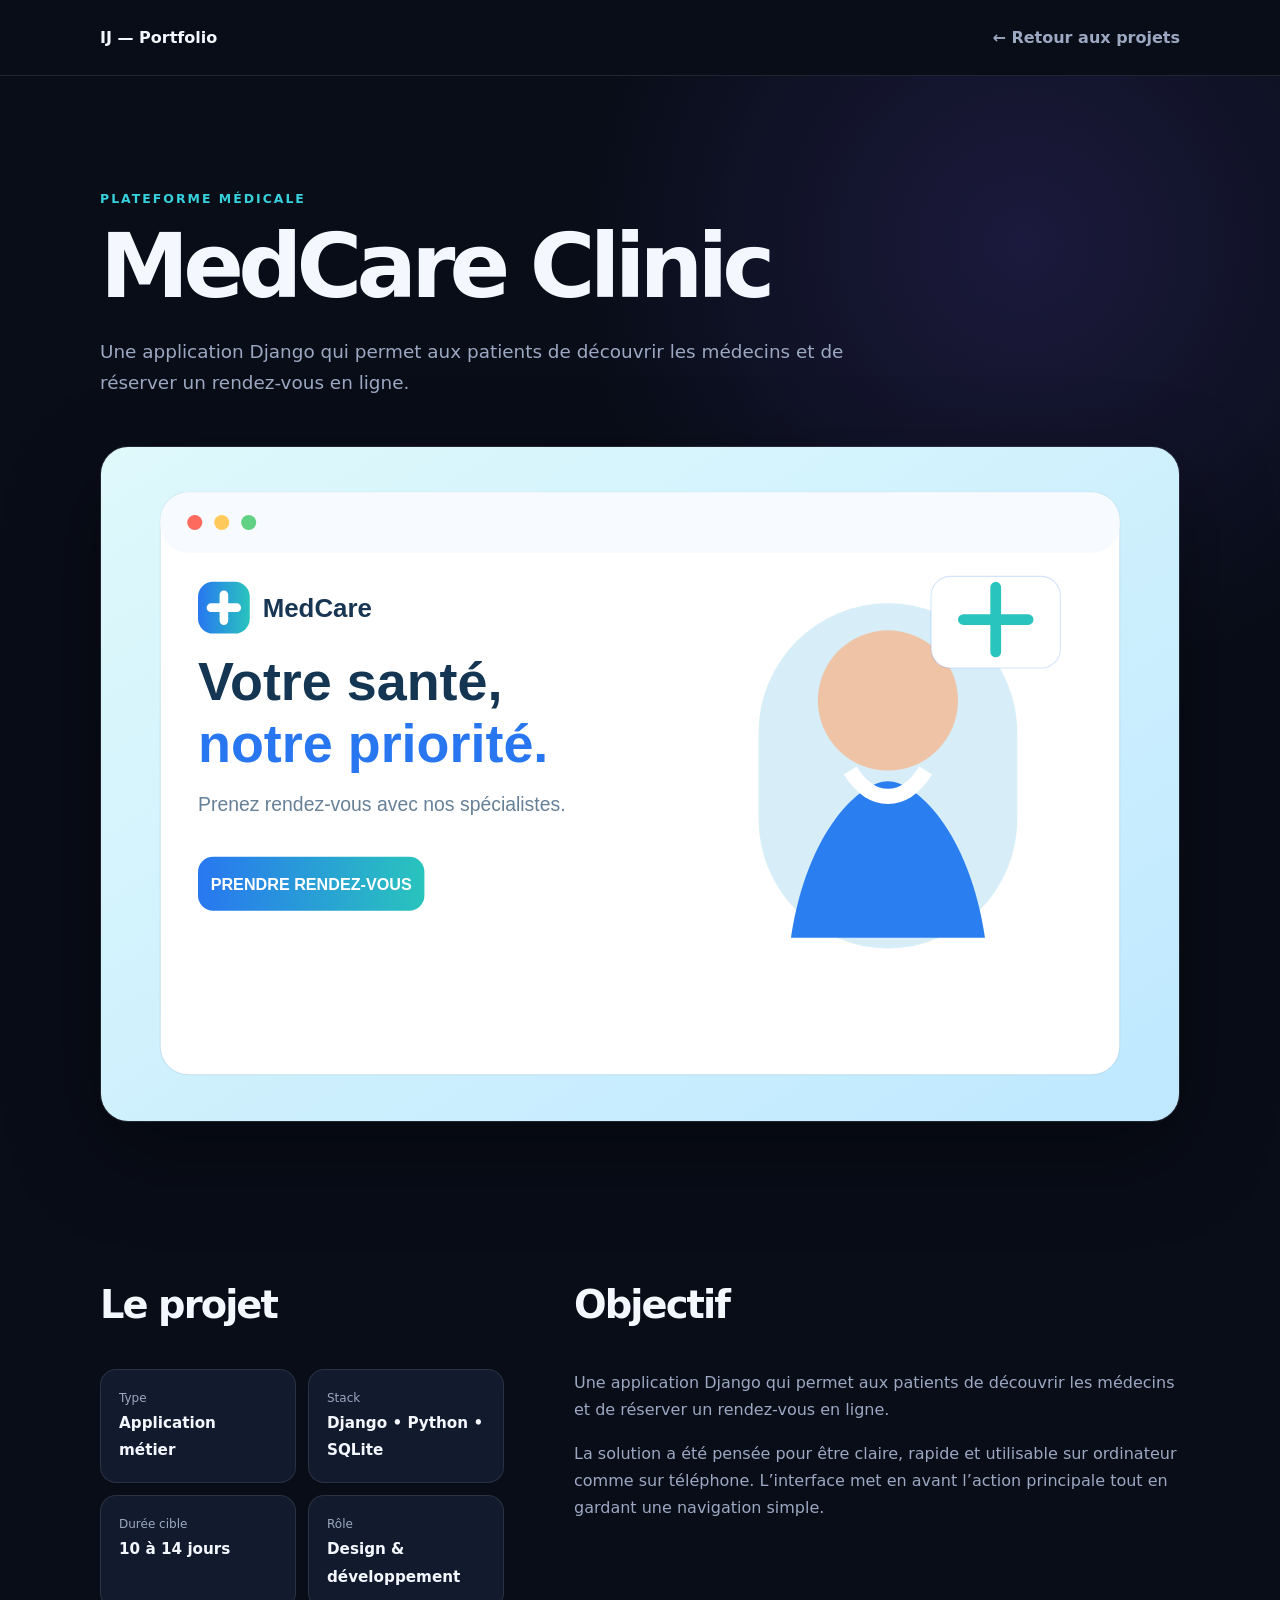
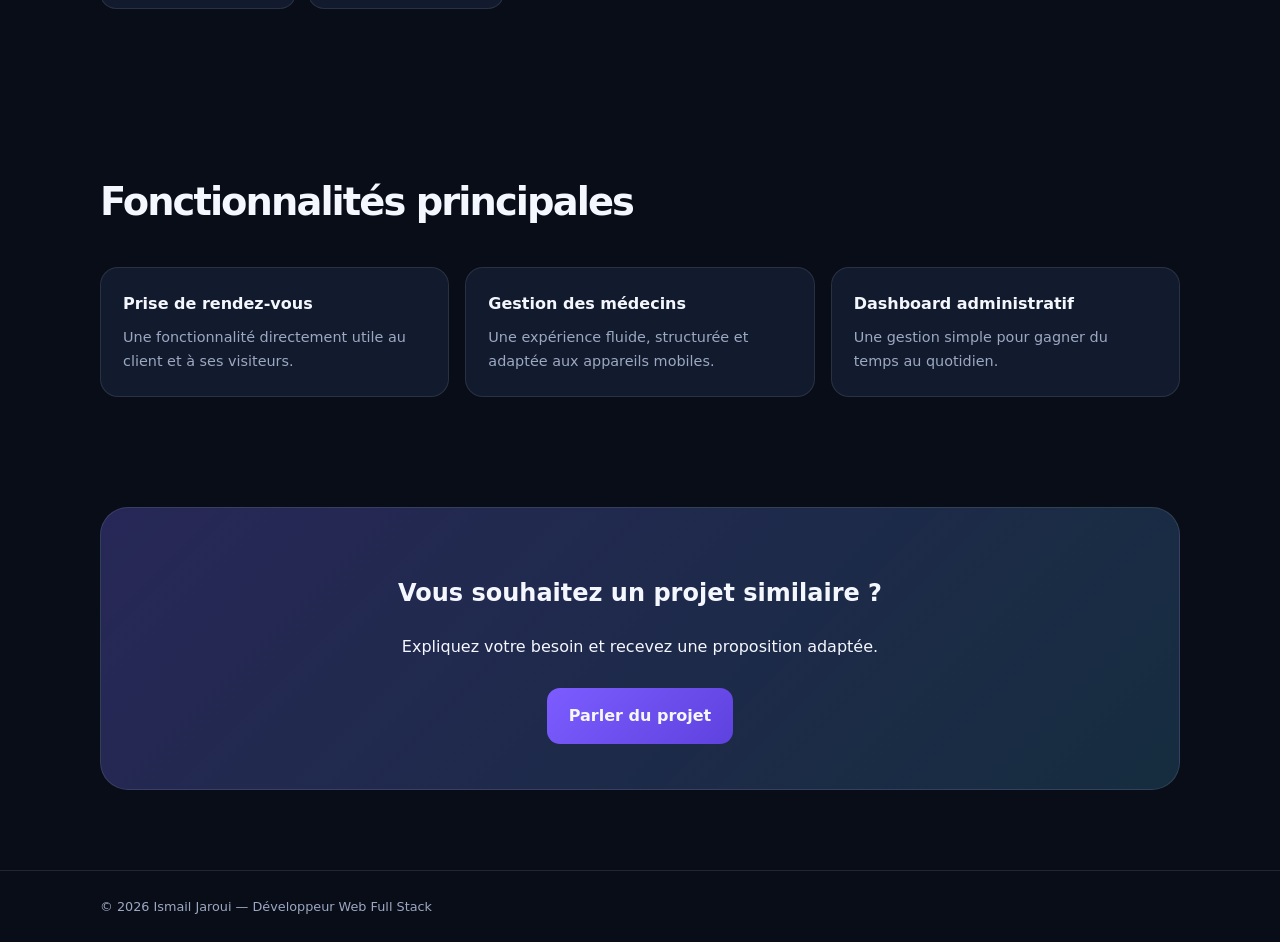
==== projects/medcare.html @ acb20254 "Add professional portfolio" ====
<!doctype html><html lang="fr"><head><meta charset="utf-8"><meta name="viewport" content="width=device-width,initial-scale=1"><title>MedCare Clinic — Ismail Jaroui</title><link rel="stylesheet" href="project.css"></head><body>
<header class="topbar"><div class="container"><a class="logo" href="../index.html">IJ — Portfolio</a><a class="back" href="../index.html#projets">← Retour aux projets</a></div></header>
<main><section class="hero"><div class="container"><p class="kicker">Plateforme médicale</p><h1>MedCare Clinic</h1><p class="lead">Une application Django qui permet aux patients de découvrir les médecins et de réserver un rendez-vous en ligne.</p><img src="../assets/images/medcare-preview.svg" alt="Aperçu MedCare Clinic"></div></section>
<section class="section"><div class="container grid"><div><h2>Le projet</h2><div class="facts"><div class="fact"><span>Type</span><strong>Application métier</strong></div><div class="fact"><span>Stack</span><strong>Django • Python • SQLite</strong></div><div class="fact"><span>Durée cible</span><strong>10 à 14 jours</strong></div><div class="fact"><span>Rôle</span><strong>Design & développement</strong></div></div></div><div><h2>Objectif</h2><p>Une application Django qui permet aux patients de découvrir les médecins et de réserver un rendez-vous en ligne.</p><p>La solution a été pensée pour être claire, rapide et utilisable sur ordinateur comme sur téléphone. L’interface met en avant l’action principale tout en gardant une navigation simple.</p></div></div></section>
<section class="section"><div class="container"><h2>Fonctionnalités principales</h2><div class="features"><article class="feature"><b>Prise de rendez-vous</b><p>Une fonctionnalité directement utile au client et à ses visiteurs.</p></article><article class="feature"><b>Gestion des médecins</b><p>Une expérience fluide, structurée et adaptée aux appareils mobiles.</p></article><article class="feature"><b>Dashboard administratif</b><p>Une gestion simple pour gagner du temps au quotidien.</p></article></div></div></section>
<section class="container cta"><h2>Vous souhaitez un projet similaire ?</h2><p>Expliquez votre besoin et recevez une proposition adaptée.</p><a class="btn" href="../index.html#contact">Parler du projet</a></section></main>
<footer class="footer"><div class="container">© <span id="y"></span> Ismail Jaroui — Développeur Web Full Stack</div></footer><script>document.getElementById('y').textContent=new Date().getFullYear()</script></body></html>
---- projects/project.css ----
:root{--bg:#090d18;--surface:#121a2d;--text:#f5f7ff;--muted:#9ca8c2;--line:rgba(255,255,255,.1);--primary:#7c5cff;--accent:#36d1dc}*{box-sizing:border-box}body{margin:0;background:var(--bg);color:var(--text);font-family:Inter,system-ui,sans-serif;line-height:1.7}a{color:inherit;text-decoration:none}img{max-width:100%;display:block}.container{width:min(calc(100% - 36px),1080px);margin:auto}.topbar{height:76px;border-bottom:1px solid var(--line);display:flex;align-items:center}.topbar .container{display:flex;justify-content:space-between;align-items:center}.back{color:var(--muted);font-weight:700}.back:hover{color:#fff}.logo{font-weight:900}.hero{padding:100px 0 70px;background:radial-gradient(circle at 80% 15%,rgba(124,92,255,.16),transparent 32%)}.kicker{color:var(--accent);font-size:.78rem;font-weight:900;letter-spacing:.16em;text-transform:uppercase}.hero h1{font-size:clamp(3rem,7vw,6.3rem);line-height:1;letter-spacing:-.065em;margin:12px 0 24px}.lead{max-width:760px;color:var(--muted);font-size:1.15rem}.hero img{margin-top:48px;border-radius:28px;border:1px solid var(--line);box-shadow:0 30px 90px rgba(0,0,0,.4)}.section{padding:80px 0}.grid{display:grid;grid-template-columns:.8fr 1.2fr;gap:70px}.section h2{font-size:2.4rem;letter-spacing:-.05em;margin-top:0}.section p{color:var(--muted)}.facts{display:grid;grid-template-columns:repeat(2,1fr);gap:12px}.fact{background:var(--surface);border:1px solid var(--line);border-radius:16px;padding:18px}.fact span{display:block;color:var(--muted);font-size:.75rem}.fact strong{font-size:.95rem}.features{display:grid;grid-template-columns:repeat(3,1fr);gap:16px}.feature{background:var(--surface);border:1px solid var(--line);border-radius:18px;padding:22px}.feature b{display:block;margin-bottom:8px}.feature p{font-size:.9rem;margin:0}.cta{margin:30px auto 80px;background:linear-gradient(135deg,rgba(124,92,255,.2),rgba(54,209,220,.1)),var(--surface);border:1px solid var(--line);border-radius:28px;padding:45px;text-align:center}.btn{display:inline-block;margin-top:12px;background:linear-gradient(135deg,var(--primary),#5e42de);padding:14px 22px;border-radius:13px;font-weight:800}.footer{padding:25px 0;border-top:1px solid var(--line);color:var(--muted);font-size:.8rem}@media(max-width:760px){.grid,.features{grid-template-columns:1fr}.hero{padding-top:65px}.hero h1{font-size:3.4rem}.facts{grid-template-columns:1fr}.cta{padding:28px}}
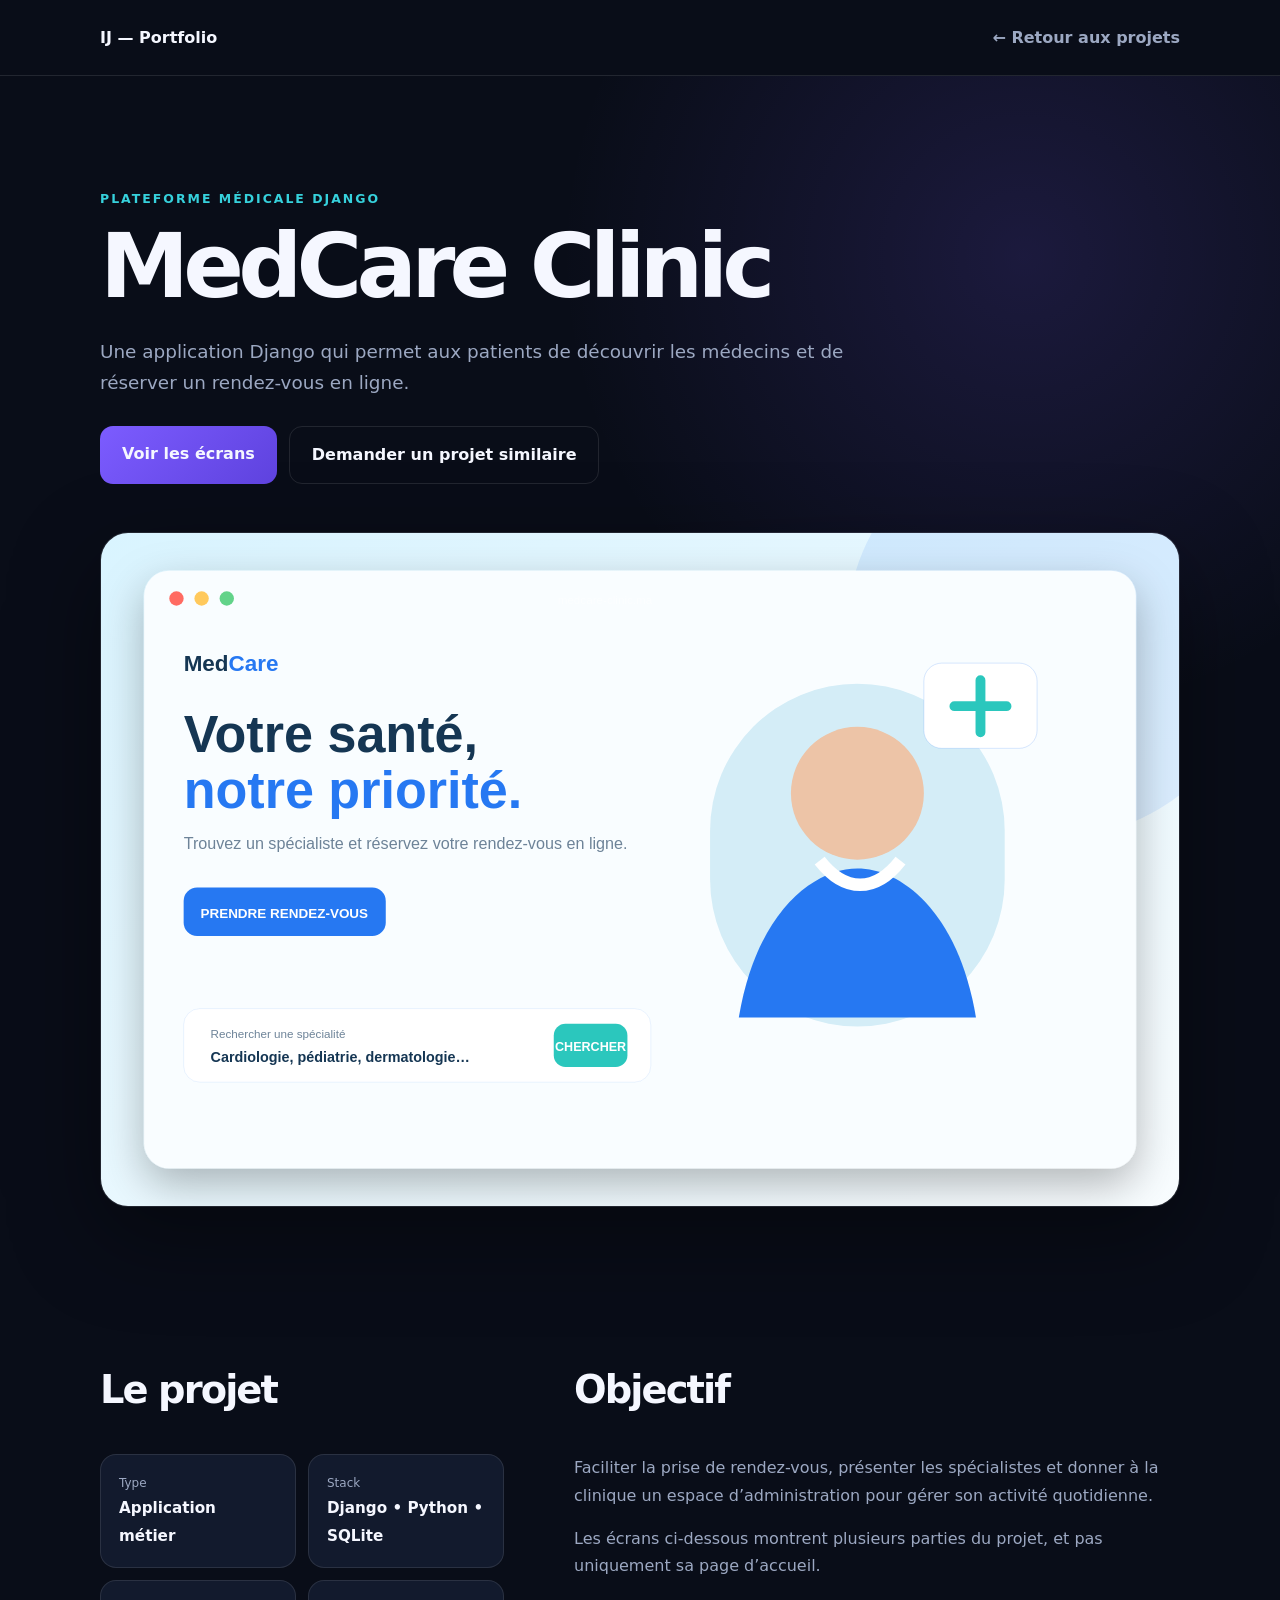
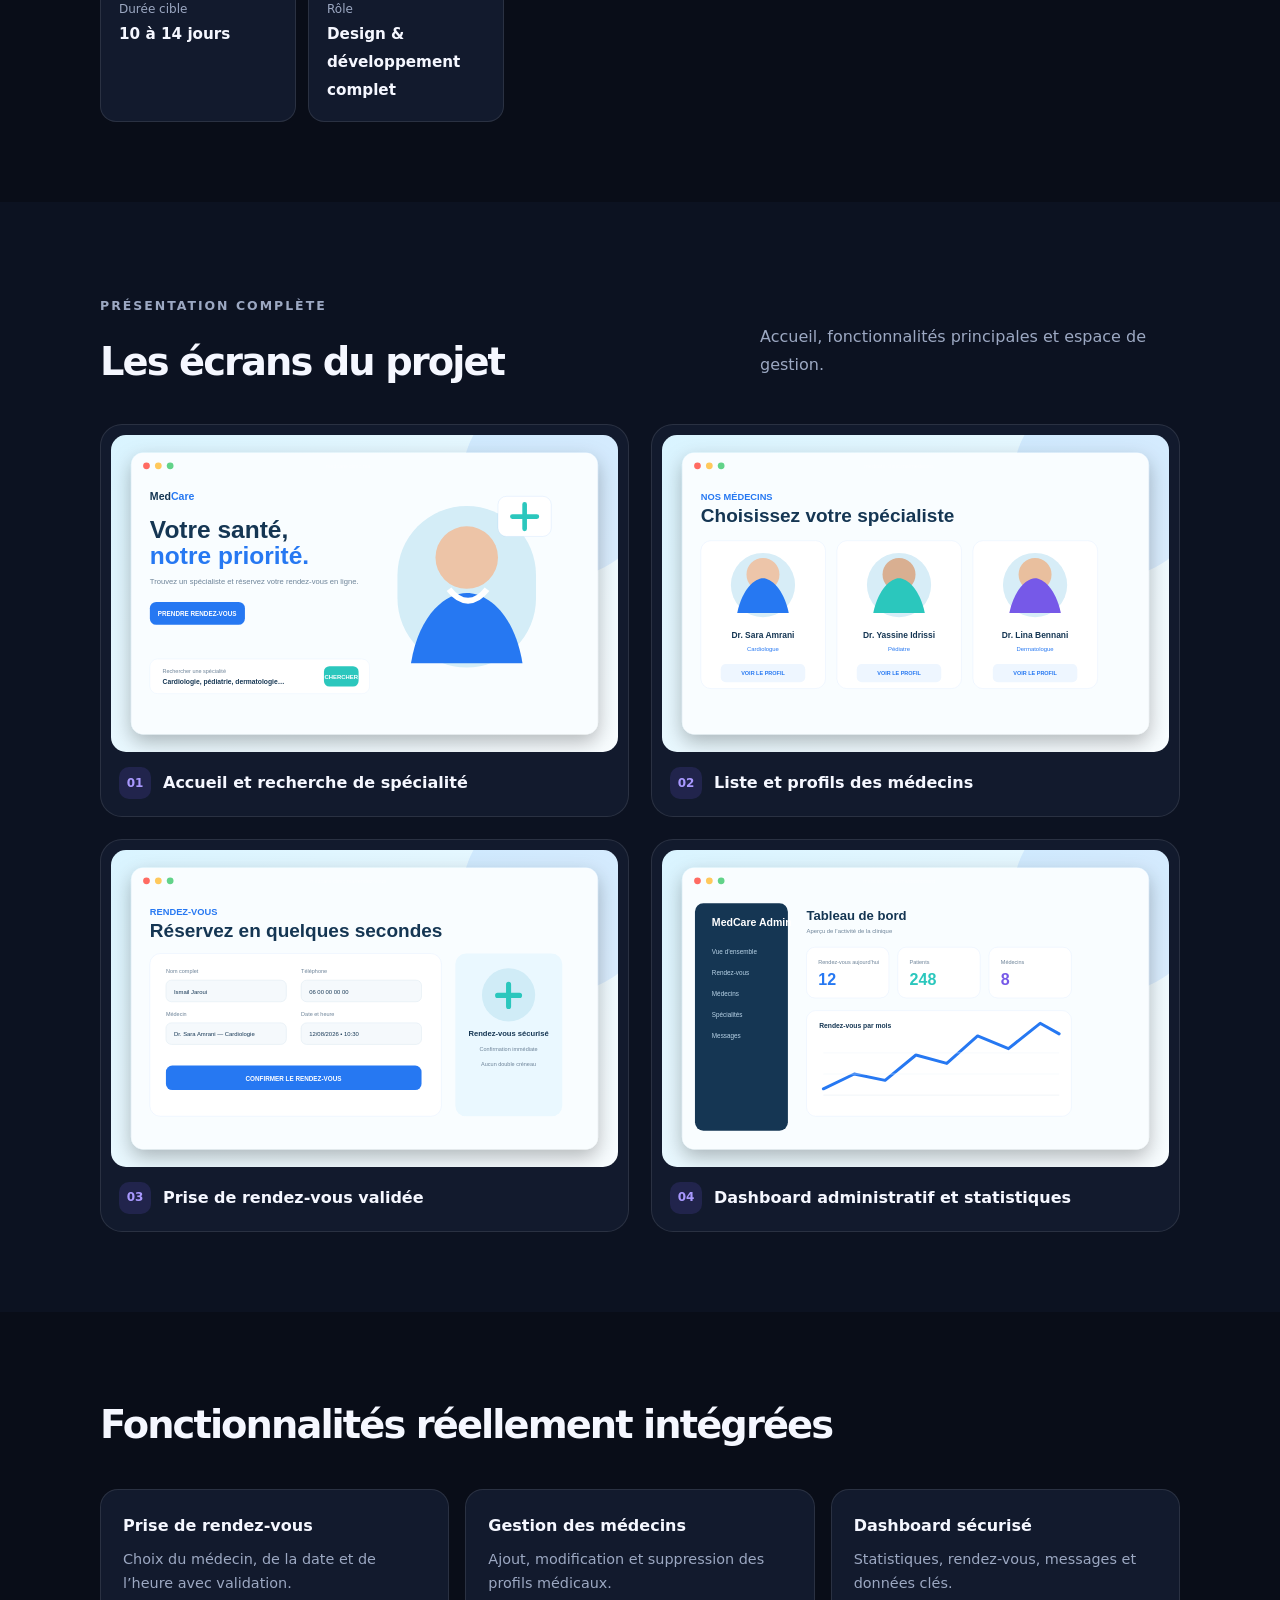
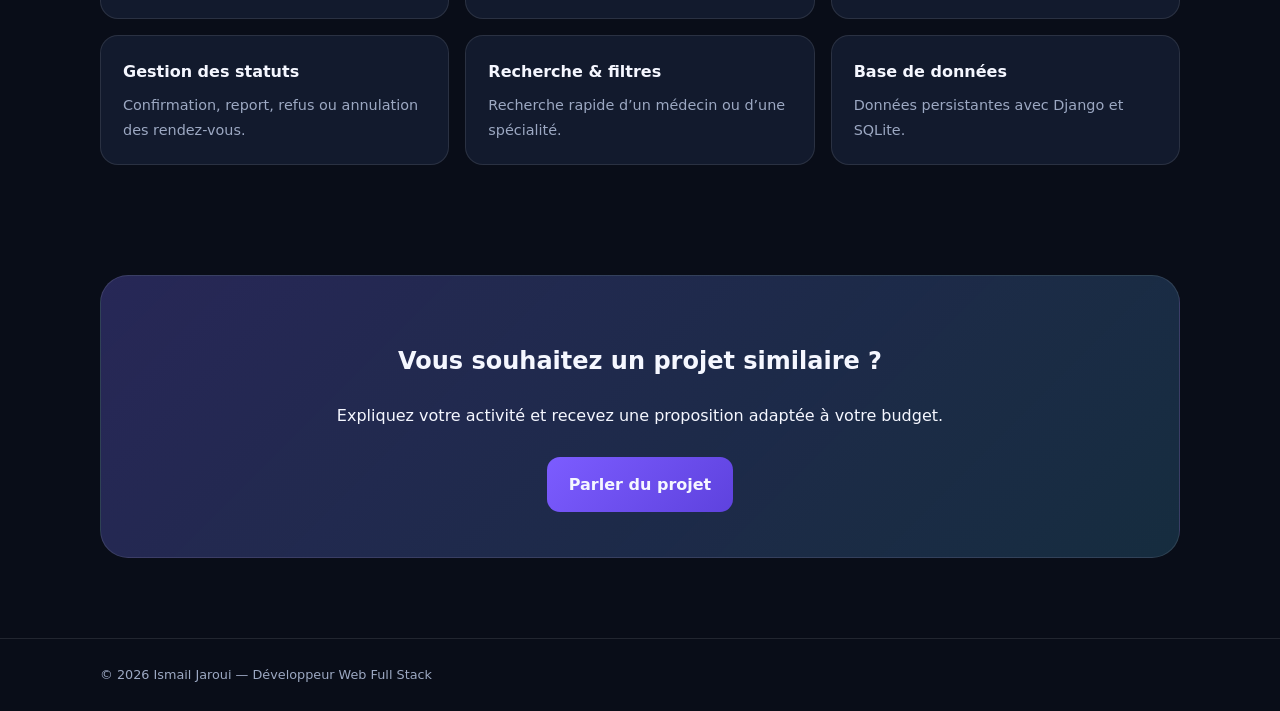
==== commit feb8db08: "Fix portfolio images and contact information" ====
--- a/projects/medcare.html
+++ b/projects/medcare.html
@@ -1,7 +1,10 @@
-<!doctype html><html lang="fr"><head><meta charset="utf-8"><meta name="viewport" content="width=device-width,initial-scale=1"><title>MedCare Clinic — Ismail Jaroui</title><link rel="stylesheet" href="project.css"></head><body>
+<!doctype html>
+<html lang="fr"><head><meta charset="utf-8"><meta name="viewport" content="width=device-width,initial-scale=1"><meta name="description" content="Étude de cas MedCare Clinic — projet web réalisé par Ismail Jaroui."><title>MedCare Clinic — Ismail Jaroui</title><link rel="stylesheet" href="project.css"></head><body>
 <header class="topbar"><div class="container"><a class="logo" href="../index.html">IJ — Portfolio</a><a class="back" href="../index.html#projets">← Retour aux projets</a></div></header>
-<main><section class="hero"><div class="container"><p class="kicker">Plateforme médicale</p><h1>MedCare Clinic</h1><p class="lead">Une application Django qui permet aux patients de découvrir les médecins et de réserver un rendez-vous en ligne.</p><img src="../assets/images/medcare-preview.svg" alt="Aperçu MedCare Clinic"></div></section>
-<section class="section"><div class="container grid"><div><h2>Le projet</h2><div class="facts"><div class="fact"><span>Type</span><strong>Application métier</strong></div><div class="fact"><span>Stack</span><strong>Django • Python • SQLite</strong></div><div class="fact"><span>Durée cible</span><strong>10 à 14 jours</strong></div><div class="fact"><span>Rôle</span><strong>Design & développement</strong></div></div></div><div><h2>Objectif</h2><p>Une application Django qui permet aux patients de découvrir les médecins et de réserver un rendez-vous en ligne.</p><p>La solution a été pensée pour être claire, rapide et utilisable sur ordinateur comme sur téléphone. L’interface met en avant l’action principale tout en gardant une navigation simple.</p></div></div></section>
-<section class="section"><div class="container"><h2>Fonctionnalités principales</h2><div class="features"><article class="feature"><b>Prise de rendez-vous</b><p>Une fonctionnalité directement utile au client et à ses visiteurs.</p></article><article class="feature"><b>Gestion des médecins</b><p>Une expérience fluide, structurée et adaptée aux appareils mobiles.</p></article><article class="feature"><b>Dashboard administratif</b><p>Une gestion simple pour gagner du temps au quotidien.</p></article></div></div></section>
-<section class="container cta"><h2>Vous souhaitez un projet similaire ?</h2><p>Expliquez votre besoin et recevez une proposition adaptée.</p><a class="btn" href="../index.html#contact">Parler du projet</a></section></main>
-<footer class="footer"><div class="container">© <span id="y"></span> Ismail Jaroui — Développeur Web Full Stack</div></footer><script>document.getElementById('y').textContent=new Date().getFullYear()</script></body></html>
+<main>
+<section class="hero"><div class="container"><p class="kicker">Plateforme médicale Django</p><h1>MedCare Clinic</h1><p class="lead">Une application Django qui permet aux patients de découvrir les médecins et de réserver un rendez-vous en ligne.</p><div class="hero-buttons"><a class="btn" href="#galerie">Voir les écrans</a><a class="btn ghost" href="../index.html#contact">Demander un projet similaire</a></div><img src="../assets/images/projects/medcare/01-accueil.svg" alt="Aperçu principal MedCare Clinic"></div></section>
+<section class="section"><div class="container grid"><div><h2>Le projet</h2><div class="facts"><div class="fact"><span>Type</span><strong>Application métier</strong></div><div class="fact"><span>Stack</span><strong>Django • Python • SQLite</strong></div><div class="fact"><span>Durée cible</span><strong>10 à 14 jours</strong></div><div class="fact"><span>Rôle</span><strong>Design & développement complet</strong></div></div></div><div><h2>Objectif</h2><p>Faciliter la prise de rendez-vous, présenter les spécialistes et donner à la clinique un espace d’administration pour gérer son activité quotidienne.</p><p>Les écrans ci-dessous montrent plusieurs parties du projet, et pas uniquement sa page d’accueil.</p></div></div></section>
+<section class="section gallery-section" id="galerie"><div class="container"><div class="gallery-head"><div><p class="kicker">Présentation complète</p><h2>Les écrans du projet</h2></div><p>Accueil, fonctionnalités principales et espace de gestion.</p></div><div class="project-gallery"><figure class="shot"><img src="../assets/images/projects/medcare/01-accueil.svg" alt="Accueil et recherche de spécialité"><figcaption><span>01</span>Accueil et recherche de spécialité</figcaption></figure><figure class="shot"><img src="../assets/images/projects/medcare/02-medecins.svg" alt="Liste et profils des médecins"><figcaption><span>02</span>Liste et profils des médecins</figcaption></figure><figure class="shot"><img src="../assets/images/projects/medcare/03-rendez-vous.svg" alt="Prise de rendez-vous validée"><figcaption><span>03</span>Prise de rendez-vous validée</figcaption></figure><figure class="shot"><img src="../assets/images/projects/medcare/04-dashboard.svg" alt="Dashboard administratif et statistiques"><figcaption><span>04</span>Dashboard administratif et statistiques</figcaption></figure></div></div></section>
+<section class="section"><div class="container"><h2>Fonctionnalités réellement intégrées</h2><div class="features six"><article class="feature"><b>Prise de rendez-vous</b><p>Choix du médecin, de la date et de l’heure avec validation.</p></article><article class="feature"><b>Gestion des médecins</b><p>Ajout, modification et suppression des profils médicaux.</p></article><article class="feature"><b>Dashboard sécurisé</b><p>Statistiques, rendez-vous, messages et données clés.</p></article><article class="feature"><b>Gestion des statuts</b><p>Confirmation, report, refus ou annulation des rendez-vous.</p></article><article class="feature"><b>Recherche &amp; filtres</b><p>Recherche rapide d’un médecin ou d’une spécialité.</p></article><article class="feature"><b>Base de données</b><p>Données persistantes avec Django et SQLite.</p></article></div></div></section>
+<section class="container cta"><h2>Vous souhaitez un projet similaire ?</h2><p>Expliquez votre activité et recevez une proposition adaptée à votre budget.</p><a class="btn" href="../index.html#contact">Parler du projet</a></section>
+</main><footer class="footer"><div class="container">© <span id="y"></span> Ismail Jaroui — Développeur Web Full Stack</div></footer><script>document.getElementById('y').textContent=new Date().getFullYear()</script></body></html>
--- a/projects/project.css
+++ b/projects/project.css
@@ -1 +1,7 @@
 :root{--bg:#090d18;--surface:#121a2d;--text:#f5f7ff;--muted:#9ca8c2;--line:rgba(255,255,255,.1);--primary:#7c5cff;--accent:#36d1dc}*{box-sizing:border-box}body{margin:0;background:var(--bg);color:var(--text);font-family:Inter,system-ui,sans-serif;line-height:1.7}a{color:inherit;text-decoration:none}img{max-width:100%;display:block}.container{width:min(calc(100% - 36px),1080px);margin:auto}.topbar{height:76px;border-bottom:1px solid var(--line);display:flex;align-items:center}.topbar .container{display:flex;justify-content:space-between;align-items:center}.back{color:var(--muted);font-weight:700}.back:hover{color:#fff}.logo{font-weight:900}.hero{padding:100px 0 70px;background:radial-gradient(circle at 80% 15%,rgba(124,92,255,.16),transparent 32%)}.kicker{color:var(--accent);font-size:.78rem;font-weight:900;letter-spacing:.16em;text-transform:uppercase}.hero h1{font-size:clamp(3rem,7vw,6.3rem);line-height:1;letter-spacing:-.065em;margin:12px 0 24px}.lead{max-width:760px;color:var(--muted);font-size:1.15rem}.hero img{margin-top:48px;border-radius:28px;border:1px solid var(--line);box-shadow:0 30px 90px rgba(0,0,0,.4)}.section{padding:80px 0}.grid{display:grid;grid-template-columns:.8fr 1.2fr;gap:70px}.section h2{font-size:2.4rem;letter-spacing:-.05em;margin-top:0}.section p{color:var(--muted)}.facts{display:grid;grid-template-columns:repeat(2,1fr);gap:12px}.fact{background:var(--surface);border:1px solid var(--line);border-radius:16px;padding:18px}.fact span{display:block;color:var(--muted);font-size:.75rem}.fact strong{font-size:.95rem}.features{display:grid;grid-template-columns:repeat(3,1fr);gap:16px}.feature{background:var(--surface);border:1px solid var(--line);border-radius:18px;padding:22px}.feature b{display:block;margin-bottom:8px}.feature p{font-size:.9rem;margin:0}.cta{margin:30px auto 80px;background:linear-gradient(135deg,rgba(124,92,255,.2),rgba(54,209,220,.1)),var(--surface);border:1px solid var(--line);border-radius:28px;padding:45px;text-align:center}.btn{display:inline-block;margin-top:12px;background:linear-gradient(135deg,var(--primary),#5e42de);padding:14px 22px;border-radius:13px;font-weight:800}.footer{padding:25px 0;border-top:1px solid var(--line);color:var(--muted);font-size:.8rem}@media(max-width:760px){.grid,.features{grid-template-columns:1fr}.hero{padding-top:65px}.hero h1{font-size:3.4rem}.facts{grid-template-columns:1fr}.cta{padding:28px}}
+
+.hero-buttons{display:flex;gap:12px;flex-wrap:wrap;margin-top:28px}.hero-buttons .btn{margin-top:0}.btn.ghost{background:transparent;border:1px solid var(--line)}
+.gallery-section{background:#0c1221}.gallery-head{display:flex;justify-content:space-between;gap:30px;align-items:end;margin-bottom:30px}.gallery-head h2{margin-bottom:0}.gallery-head>p{max-width:420px}
+.project-gallery{display:grid;grid-template-columns:1fr 1fr;gap:22px}.shot{margin:0;background:var(--surface);border:1px solid var(--line);border-radius:22px;padding:10px;overflow:hidden}.shot img{width:100%;border-radius:15px;transition:transform .35s ease}.shot:hover img{transform:scale(1.012)}.shot figcaption{display:flex;gap:12px;align-items:center;padding:15px 8px 7px;font-weight:800}.shot figcaption span{display:grid;place-items:center;width:32px;height:32px;border-radius:10px;background:rgba(124,92,255,.15);color:#a999ff;font-size:.75rem}.features.six{grid-template-columns:repeat(3,1fr)}
+@media(max-width:850px){.project-gallery{grid-template-columns:1fr}.features.six{grid-template-columns:1fr 1fr}.gallery-head{display:block}.gallery-head>p{margin-top:12px}}
+@media(max-width:600px){.features.six{grid-template-columns:1fr}.hero-buttons .btn{width:100%;text-align:center}}
